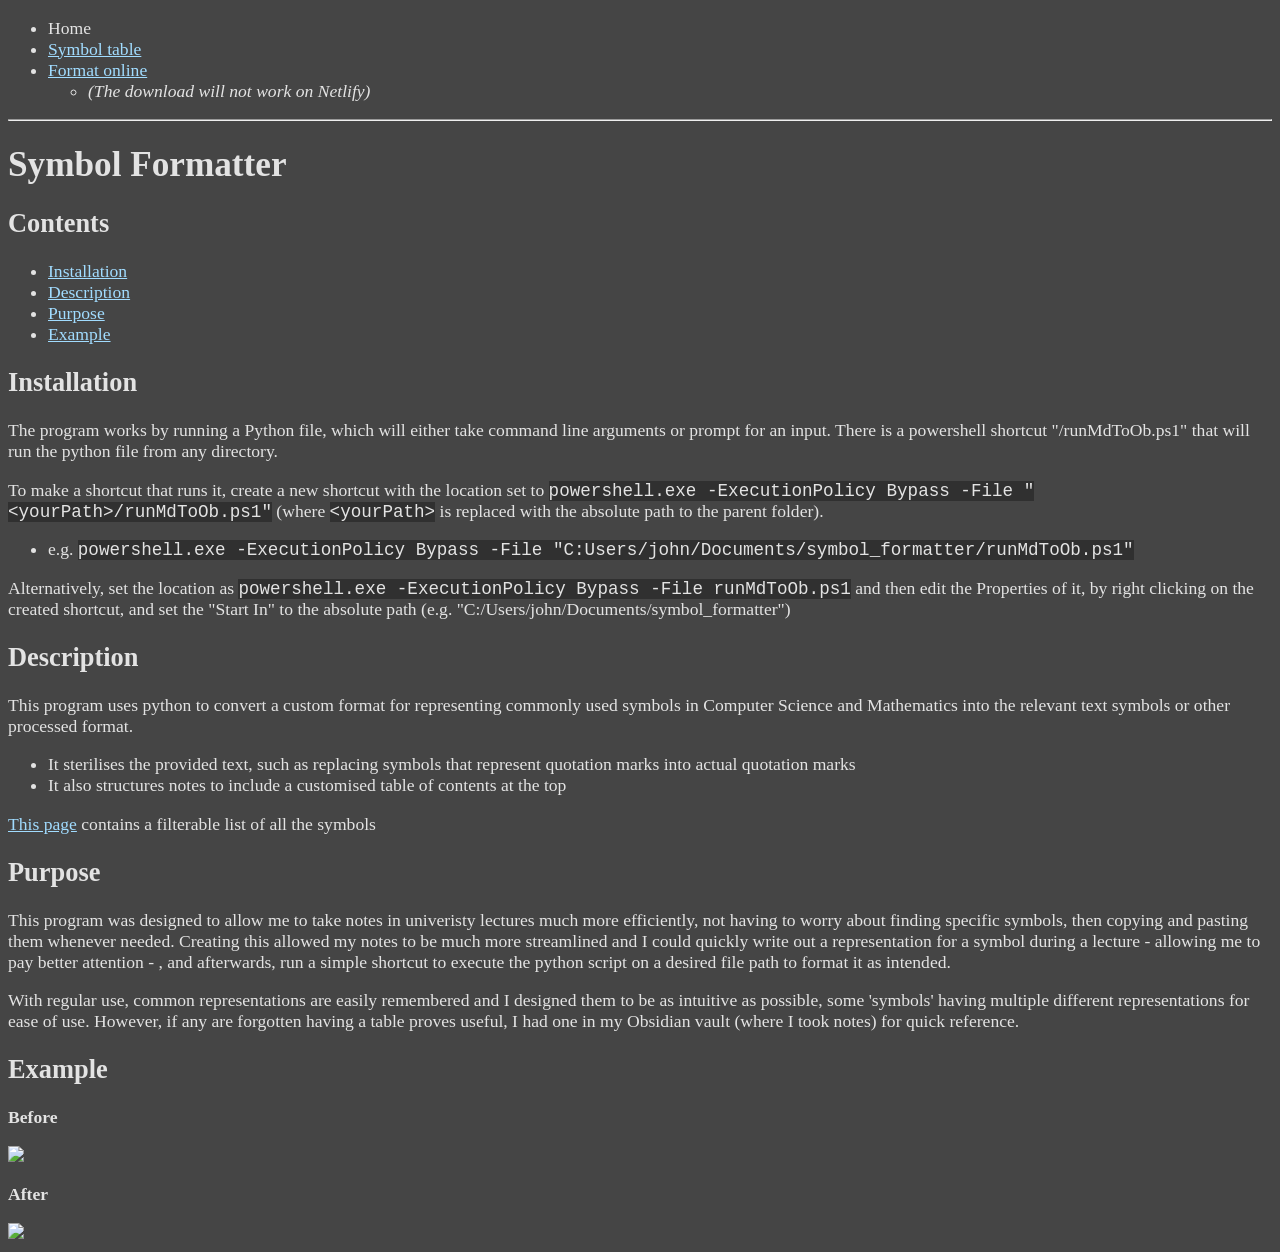
==== index.html @ b8198115 "Fixed image style on larger screens" ====
<!DOCTYPE html>
<html lang="en">
  <head>
    <meta charset="UTF-8">
    <meta name="author" content="John McNally">
    <meta name="viewport" content="width=device-width, initial-scale=1.0">
    <title>Home page</title>
    <link rel="stylesheet" href="website/style.css">
  </head>

  <body class="dark-theme-main">
    <nav>
      <ul>
        <li>Home</li>
        <li><a href="website/symbol-table.html">Symbol table</a></li>
        <li><a href="website/online-formatter.html">Format online</a></li>
        <ul><li><i>(The download will not work on Netlify)</i></li></ul>
      </ul>
    </nav>
    <hr>

    <main>
      <h1>Symbol Formatter</h1>
      <h2>Contents</h2>
      <ul>
        <li><a href="#installation">Installation</a></li>
        <li><a href="#description">Description</a></li>
        <li><a href="#purpose">Purpose</a></li>
        <li><a href="#example">Example</a></li>
      </ul>

      <h2 id="installation">Installation</h2>
      <p>The program works by running a Python file, which will either take command line arguments or prompt for an input.
        There is a powershell shortcut "/runMdToOb.ps1" that will run the python file from any directory.
      </p>
      <p>To make a shortcut that runs it, create a new shortcut with the location set to 
          <code>powershell.exe -ExecutionPolicy Bypass -File "&lt;yourPath&gt;/runMdToOb.ps1"</code>
          (where <code>&lt;yourPath&gt;</code> is replaced with the absolute path to the parent folder).
      </p>
      <ul>
        <li>e.g. <code>powershell.exe -ExecutionPolicy Bypass -File "C:Users/john/Documents/symbol_formatter/runMdToOb.ps1"</code></li>
      </ul>
      <p>Alternatively, set the location as <code>powershell.exe -ExecutionPolicy Bypass -File runMdToOb.ps1</code> 
        and then edit the Properties of it, by right clicking on the created shortcut, and set the "Start In" to the absolute path (e.g. "C:/Users/john/Documents/symbol_formatter")</p>

      <h2 id="description">Description</h2>
      <p>This program uses python to convert a custom format for representing commonly used symbols in Computer Science and Mathematics into the relevant text symbols or other processed format.
        <ul>
          <li>It sterilises the provided text, such as replacing symbols that represent quotation marks into actual quotation marks</li>
          <li>It also structures notes to include a customised table of contents at the top</li>
        </ul>
      </p>
      <p><a href="website/symbol-table.html">This page</a> contains a filterable list of all the symbols</p>

      <h2 id="purpose">Purpose</h2>
      <p>This program was designed to allow me to take notes in univeristy lectures much more efficiently, not having to worry about finding specific symbols, then copying and pasting them whenever needed. 
        Creating this allowed my notes to be much more streamlined and I could quickly write out a representation for a symbol during a lecture - allowing me to pay better attention -
          , and afterwards, run a simple shortcut to execute the python script on a desired file path to format it as intended.
      <p>With regular use, common representations are easily remembered and I designed them to be as intuitive as possible, some 'symbols' having multiple different representations for ease of use. 
        However, if any are forgotten having a table proves useful, I had one in my Obsidian vault (where I took notes) for quick reference.
      </p>

      <h2 id="example">Example</h2>
      <p><strong>Before</strong></p>
      <img src="website/images/example_before.png" class="simple-img">
      <p><strong>After</strong></p>
      <img src="website/images/example_after.png" class="simple-img">
    </main>
  </body>
</html>
---- website/style.css ----
/* Made by John McNally */

:root {
    /* Dark theme */
    --main-bg-colour-dark: #454545;
    --main-txt-colour-dark: #e3e3e3;
    --table-body-bg-colour-dark: #757575;
    --table-head-bg-colour-dark: #5c5b5b;
    --button-bg-colour-dark: #000000;
    /* Light theme */
    --main-bg-colour-light: #e3e3e3;
    --main-txt-colour-light: #000000;
    --table-body-bg-colour-light: #d6d6d6;
    --table-head-bg-colour-light: #b5b5b5;
    --button-bg-colour-light: #fff;
}

/* Colour theme styles */
.dark-theme-main {
    background-color: var(--main-bg-colour-dark);
    color: var(--main-txt-colour-dark);
}
.dark-theme-table-body {
    background-color: var(--table-body-bg-colour-dark);
}
.dark-theme-table-heading {
    background-color: var(--table-head-bg-colour-dark);
}
.dark-theme-button {
    background-color: var(--button-bg-colour-dark);
    color: var(--main-txt-colour-dark);
}

.light-theme-main {
    background-color: var(--main-bg-colour-light);
    color: var(--main-txt-colour-light);
}
.light-theme-table-body {
    background-color: var(--table-body-bg-colour-light);
}
.light-theme-table-heading {
    background-color: var(--table-head-bg-colour-light);
}
.light-theme-button {
    background-color: var(--button-bg-colour-light);
    color: var(--main-txt-colour-light);
}

body {
    font-size: 1.1rem;
}

a:link { color: #a1dcff; }
a:visited { color: #b38aff; }

#theme-button {
    position: fixed;
    top: 5px;
    right: 5px;
    border: 2px #949494 solid;
    border-radius: 5px;
    font-size: 1.3rem;
}
#theme-button:hover {
    cursor: pointer;
}

/* Themes for the symbol table */
.symbol {
    cursor: pointer;
}
.symbol:hover {
    background-color: #949494;
}

table {
    margin-top: 20px;
    margin-bottom: 20px;
    width: 100%;
    border-collapse: collapse;
}
th, td {
    border: 1px solid #ddd;
    padding: 8px;
    text-align: left;
}
th {
    background-color: var(--table-bg-colour-dark);
}

.hidden {
    display: none;
}

#sum-format sub {
    font-size: 0.8rem;
    margin-left: 2px;
}
#sum-format sup {
    font-size: 0.8rem;
    margin-left: -5px;
}

code { background-color: #303030; }

.simple-img {
    max-width: 700px;
    width: 70%;
}
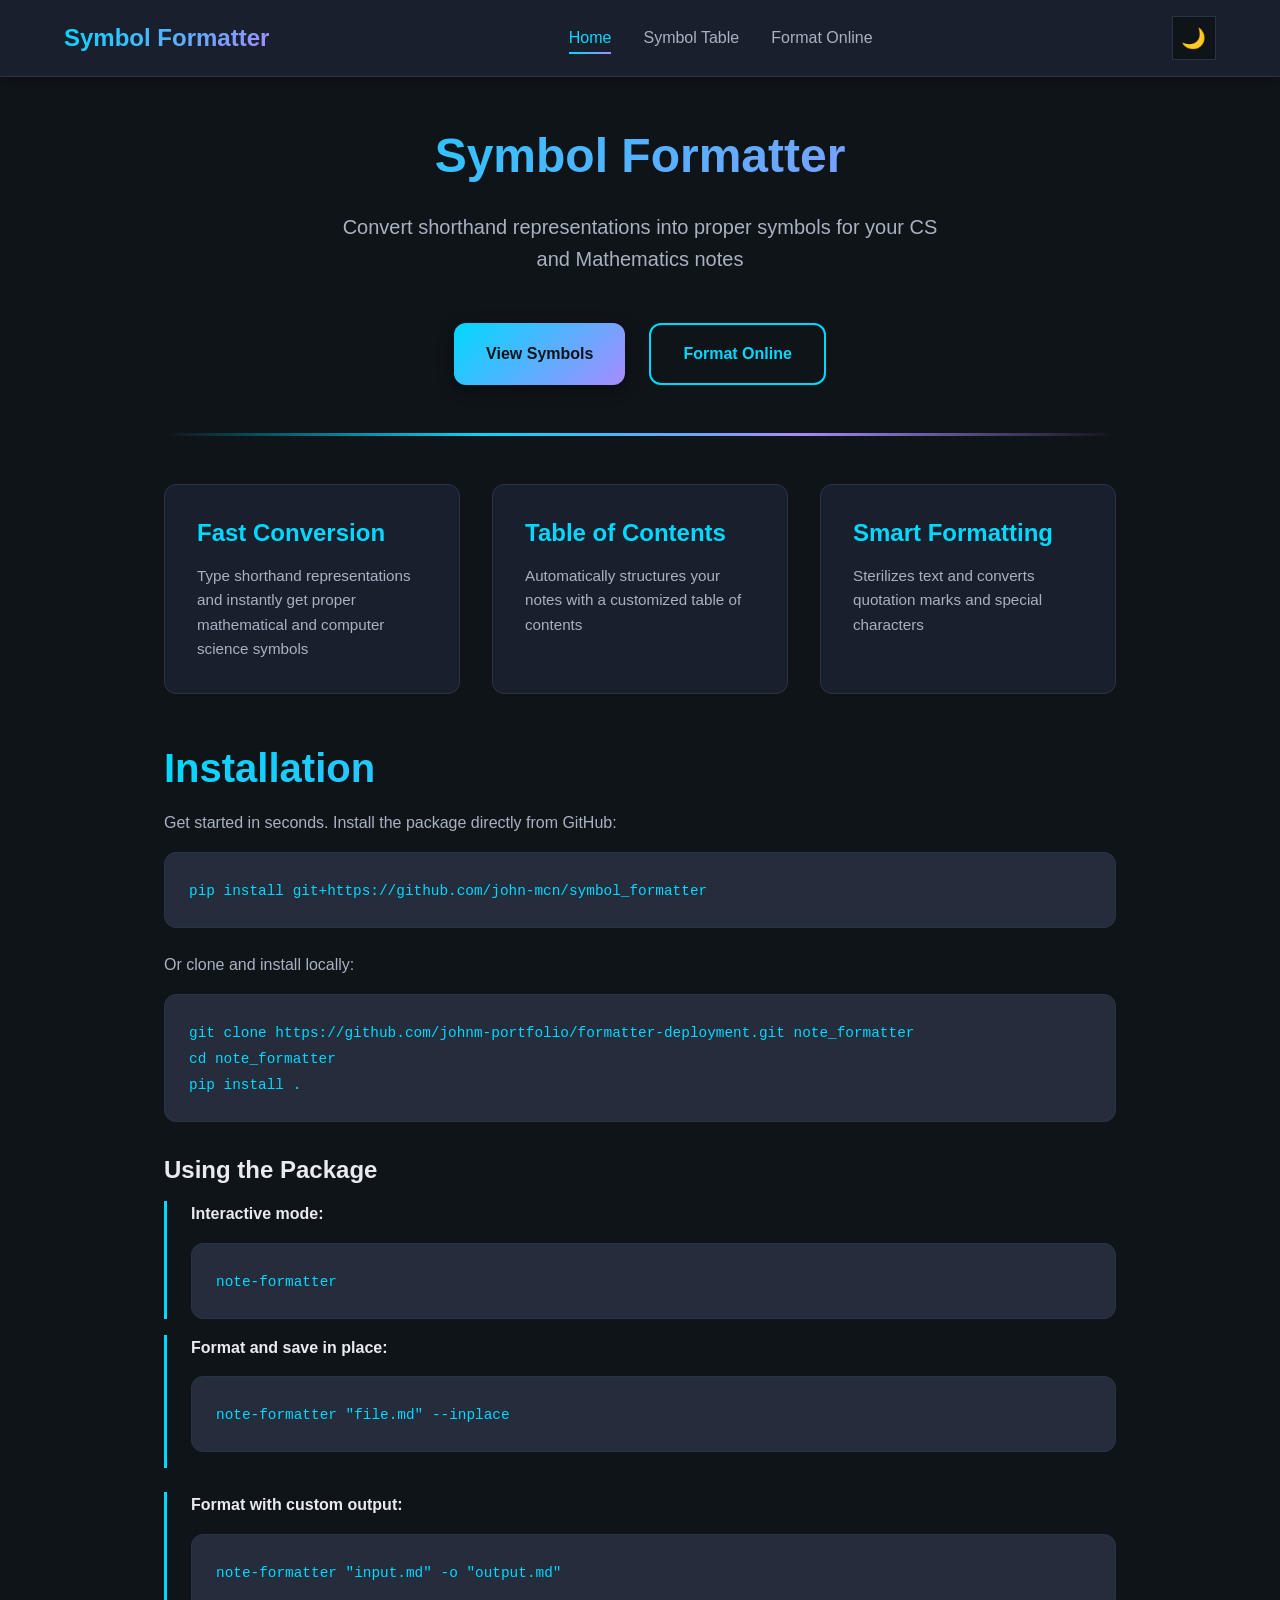
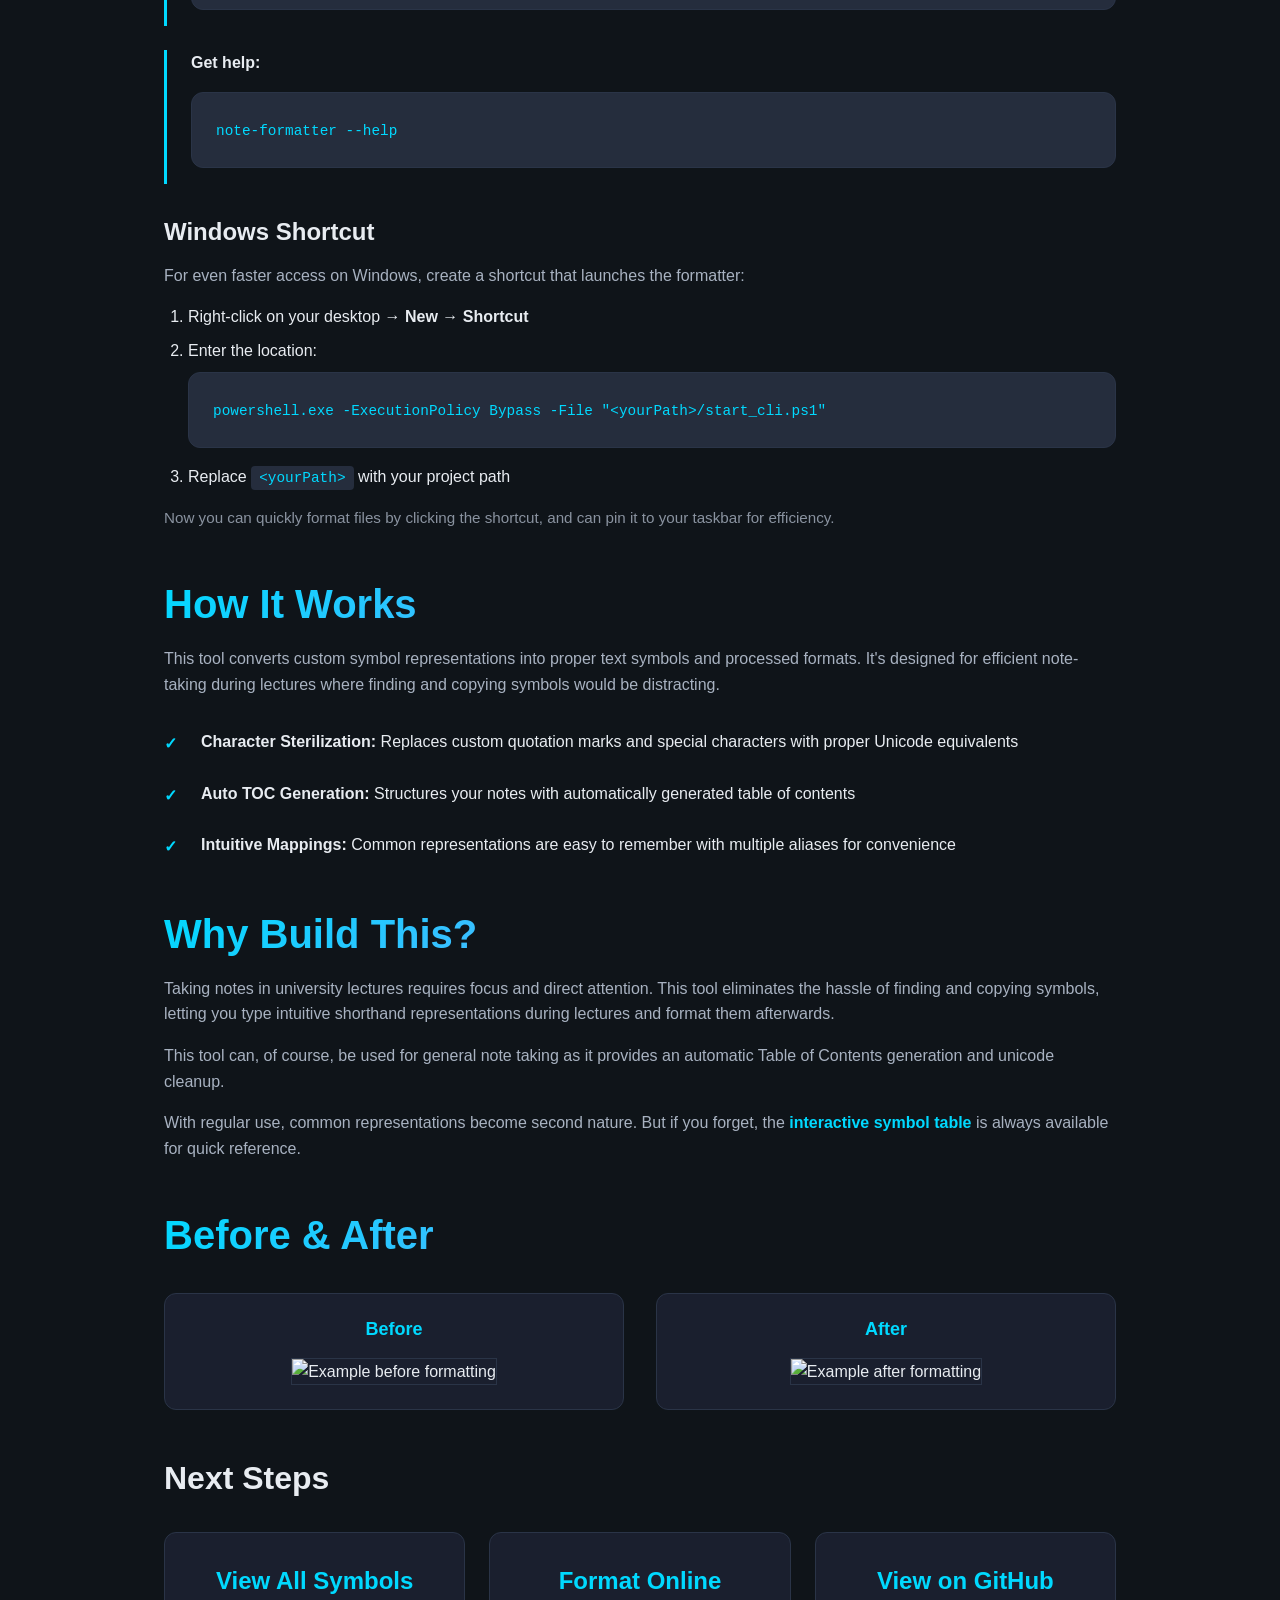
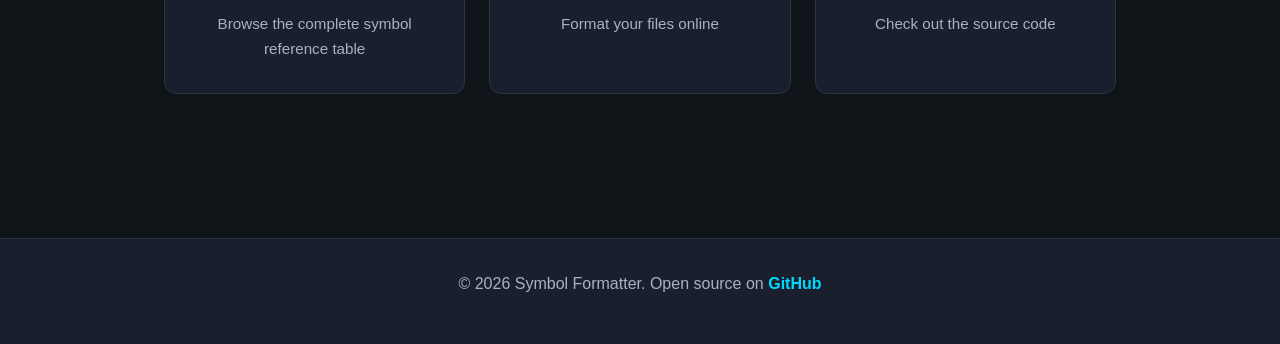
==== commit 4d3c046e: "Complete website restructure and restyle" ====
--- a/index.html
+++ b/index.html
@@ -1,70 +1,202 @@
 <!DOCTYPE html>
 <html lang="en">
-  <head>
+<head>
     <meta charset="UTF-8">
     <meta name="author" content="John McNally">
     <meta name="viewport" content="width=device-width, initial-scale=1.0">
-    <title>Home page</title>
+    <title>Symbol Formatter</title>
     <link rel="stylesheet" href="website/style.css">
-  </head>
-
-  <body class="dark-theme-main">
-    <nav>
-      <ul>
-        <li>Home</li>
-        <li><a href="website/symbol-table.html">Symbol table</a></li>
-        <li><a href="website/online-formatter.html">Format online</a></li>
-        <ul><li><i>(The download will not work on Netlify)</i></li></ul>
-      </ul>
+</head>
+<body>
+    <nav class="navbar">
+        <div class="nav-container">
+            <div class="nav-brand">Symbol Formatter</div>
+            <ul class="nav-menu">
+                <li><a href="#" class="nav-link active">Home</a></li>
+                <li><a href="website/symbol-table.html" class="nav-link">Symbol Table</a></li>
+                <li><a href="website/online-formatter.html" class="nav-link">Format Online</a></li>
+            </ul>
+            <button id="theme-button" class="theme-toggle" aria-label="Toggle theme">
+                <span class="theme-icon">🌙</span>
+            </button>
+        </div>
     </nav>
-    <hr>
-
-    <main>
-      <h1>Symbol Formatter</h1>
-      <h2>Contents</h2>
-      <ul>
-        <li><a href="#installation">Installation</a></li>
-        <li><a href="#description">Description</a></li>
-        <li><a href="#purpose">Purpose</a></li>
-        <li><a href="#example">Example</a></li>
-      </ul>
-
-      <h2 id="installation">Installation</h2>
-      <p>The program works by running a Python file, which will either take command line arguments or prompt for an input.
-        There is a powershell shortcut "/runMdToOb.ps1" that will run the python file from any directory.
-      </p>
-      <p>To make a shortcut that runs it, create a new shortcut with the location set to 
-          <code>powershell.exe -ExecutionPolicy Bypass -File "&lt;yourPath&gt;/runMdToOb.ps1"</code>
-          (where <code>&lt;yourPath&gt;</code> is replaced with the absolute path to the parent folder).
-      </p>
-      <ul>
-        <li>e.g. <code>powershell.exe -ExecutionPolicy Bypass -File "C:Users/john/Documents/symbol_formatter/runMdToOb.ps1"</code></li>
-      </ul>
-      <p>Alternatively, set the location as <code>powershell.exe -ExecutionPolicy Bypass -File runMdToOb.ps1</code> 
-        and then edit the Properties of it, by right clicking on the created shortcut, and set the "Start In" to the absolute path (e.g. "C:/Users/john/Documents/symbol_formatter")</p>
-
-      <h2 id="description">Description</h2>
-      <p>This program uses python to convert a custom format for representing commonly used symbols in Computer Science and Mathematics into the relevant text symbols or other processed format.
-        <ul>
-          <li>It sterilises the provided text, such as replacing symbols that represent quotation marks into actual quotation marks</li>
-          <li>It also structures notes to include a customised table of contents at the top</li>
-        </ul>
-      </p>
-      <p><a href="website/symbol-table.html">This page</a> contains a filterable list of all the symbols</p>
-
-      <h2 id="purpose">Purpose</h2>
-      <p>This program was designed to allow me to take notes in univeristy lectures much more efficiently, not having to worry about finding specific symbols, then copying and pasting them whenever needed. 
-        Creating this allowed my notes to be much more streamlined and I could quickly write out a representation for a symbol during a lecture - allowing me to pay better attention -
-          , and afterwards, run a simple shortcut to execute the python script on a desired file path to format it as intended.
-      <p>With regular use, common representations are easily remembered and I designed them to be as intuitive as possible, some 'symbols' having multiple different representations for ease of use. 
-        However, if any are forgotten having a table proves useful, I had one in my Obsidian vault (where I took notes) for quick reference.
-      </p>
-
-      <h2 id="example">Example</h2>
-      <p><strong>Before</strong></p>
-      <img src="website/images/example_before.png" class="simple-img">
-      <p><strong>After</strong></p>
-      <img src="website/images/example_after.png" class="simple-img">
+
+    <main class="container">
+        <!-- Hero Section -->
+        <section class="hero">
+            <div class="hero-content">
+                <h1 class="hero-title">Symbol Formatter</h1>
+                <p class="hero-subtitle">Convert shorthand representations into proper symbols for your CS and Mathematics notes</p>
+                <div class="hero-buttons">
+                    <a href="website/symbol-table.html" class="btn btn-primary">View Symbols</a>
+                    <a href="website/online-formatter.html" class="btn btn-secondary">Format Online</a>
+                </div>
+            </div>
+            <div class="accent-line"></div>
+        </section>
+
+        <!-- Features Section -->
+        <section class="features">
+            <div class="features-grid">
+                <div class="feature-card">
+                    <h3>Fast Conversion</h3>
+                    <p>Type shorthand representations and instantly get proper mathematical and computer science symbols</p>
+                </div>
+                <div class="feature-card">
+                    <h3>Table of Contents</h3>
+                    <p>Automatically structures your notes with a customized table of contents</p>
+                </div>
+                <div class="feature-card">
+                    <h3>Smart Formatting</h3>
+                    <p>Sterilizes text and converts quotation marks and special characters</p>
+                </div>
+            </div>
+        </section>
+
+        <!-- Installation Section -->
+        <section class="section" id="installation">
+            <h2 class="section-title">Installation</h2>
+            <p>Get started in seconds. Install the package directly from GitHub:</p>
+            
+            <div class="code-block">
+                <code>pip install git+https://github.com/john-mcn/symbol_formatter</code>
+            </div>
+
+            <p style="margin-top: 1.5rem;">Or clone and install locally:</p>
+            <div class="code-block">
+                <code>git clone https://github.com/johnm-portfolio/formatter-deployment.git note_formatter
+                  <br>cd note_formatter
+                  <br>pip install .
+                </code>
+            </div>
+
+            <div style="margin-top: 2rem">
+                <h3>Using the Package</h3>
+                <div class="command-item">
+                  <strong>Interactive mode:</strong>
+                  <div class="code-block">
+                      <code>note-formatter</code>
+                  </div>
+                </div>
+
+                <div class="quick-commands">
+                  <div class="command-item">
+                    <strong>Format and save in place:</strong>
+                    <div class="code-block">
+                        <code>note-formatter "file.md" --inplace</code>
+                    </div>
+                  </div>
+                  
+                  <div class="command-item">
+                    <strong>Format with custom output:</strong>
+                    <div class="code-block">
+                        <code>note-formatter "input.md" -o "output.md"</code>
+                    </div>
+                  </div>
+
+                  <div class="command-item">
+                    <strong>Get help:</strong>
+                    <div class="code-block">
+                        <code>note-formatter --help</code>
+                    </div>
+                  </div>
+                </div>
+            </div>
+
+            <div style="margin-top: 2rem">
+                <h3>Windows Shortcut</h3>
+                <p>For even faster access on Windows, create a shortcut that launches the formatter:</p>
+                
+                <ol style="margin: 1rem 0; padding-left: 1.5rem;">
+                    <li style="margin: 0.5rem 0;">Right-click on your desktop → <strong>New</strong> → <strong>Shortcut</strong></li>
+                    <li style="margin: 0.5rem 0;">Enter the location:
+                        <div class="code-block" style="margin-top: 0.5rem;">
+                            <code>powershell.exe -ExecutionPolicy Bypass -File "&lt;yourPath&gt;/start_cli.ps1"</code>
+                        </div>
+                    </li>
+                    <li style="margin: 0.5rem 0;">Replace <code>&lt;yourPath&gt;</code> with your project path</li>
+                </ol>
+
+                <p style="margin-top: 1rem; font-size: 0.95rem; opacity: 0.8;">Now you can quickly format files by clicking the shortcut, and can pin it to your taskbar for efficiency.</p>
+            </div>
+        </section>
+
+        <!-- Description Section -->
+        <section class="section">
+            <h2 class="section-title">How It Works</h2>
+            <p>This tool converts custom symbol representations into proper text symbols and processed formats. It's designed for efficient note-taking during lectures where finding and copying symbols would be distracting.</p>
+            
+            <div class="features-list">
+                <div class="list-item">
+                    <span class="list-icon">✓</span>
+                    <div>
+                        <strong>Character Sterilization:</strong> Replaces custom quotation marks and special characters with proper Unicode equivalents
+                    </div>
+                </div>
+                <div class="list-item">
+                    <span class="list-icon">✓</span>
+                    <div>
+                        <strong>Auto TOC Generation:</strong> Structures your notes with automatically generated table of contents
+                    </div>
+                </div>
+                <div class="list-item">
+                    <span class="list-icon">✓</span>
+                    <div>
+                        <strong>Intuitive Mappings:</strong> Common representations are easy to remember with multiple aliases for convenience
+                    </div>
+                </div>
+            </div>
+        </section>
+
+        <!-- Purpose Section -->
+        <section class="section">
+            <h2 class="section-title">Why Build This?</h2>
+            <p>Taking notes in university lectures requires focus and direct attention. This tool eliminates the hassle of finding and copying symbols, letting you type intuitive shorthand representations during lectures and format them afterwards.</p>
+            <p>This tool can, of course, be used for general note taking as it provides an automatic Table of Contents generation and unicode cleanup.</p>
+            <p style="margin-top: 1rem;">With regular use, common representations become second nature. But if you forget, the <a href="website/symbol-table.html" class="inline-link">interactive symbol table</a> is always available for quick reference.</p>
+        </section>
+
+        <!-- Example Section -->
+        <section class="section">
+            <h2 class="section-title">Before & After</h2>
+            <div class="example-grid">
+                <div class="example-item">
+                    <h4>Before</h4>
+                    <img src="website/images/example_before.png" alt="Example before formatting" class="example-image">
+                </div>
+                <div class="example-item">
+                    <h4>After</h4>
+                    <img src="website/images/example_after.png" alt="Example after formatting" class="example-image">
+                </div>
+            </div>
+        </section>
+
+        <section>
+          <div class="next-steps">
+            <h2>Next Steps</h2>
+            <div class="steps-grid">
+              <a href="symbol-table.html" class="step-card">
+                <h3>View All Symbols</h3>
+                <p>Browse the complete symbol reference table</p>
+              </a>
+              <a href="website/online-formatter.html" class="step-card">
+                <h3>Format Online</h3>
+                <p>Format your files online</p>
+              </a>
+              <a href="https://github.com/john-mcn/symbol_formatter" class="step-card" target="_blank">
+                <h3>View on GitHub</h3>
+                <p>Check out the source code</p>
+              </a>
+            </div>
+          </div>
+        </section>
     </main>
-  </body>
-</html>
+
+    <footer class="footer">
+        <p>&copy; 2026 Symbol Formatter. Open source on <a href="https://github.com/john-mcn/symbol_formatter">GitHub</a></p>
+    </footer>
+
+    <script src="website/script.js"></script>
+</body>
+</html>
--- a/website/style.css
+++ b/website/style.css
@@ -1,109 +1,865 @@
-/* Made by John McNally */
-
+/* Modern Dark Theme - Symbol Formatter */
+/* Color System */
 :root {
-    /* Dark theme */
-    --main-bg-colour-dark: #454545;
-    --main-txt-colour-dark: #e3e3e3;
-    --table-body-bg-colour-dark: #757575;
-    --table-head-bg-colour-dark: #5c5b5b;
-    --button-bg-colour-dark: #000000;
-    /* Light theme */
-    --main-bg-colour-light: #e3e3e3;
-    --main-txt-colour-light: #000000;
-    --table-body-bg-colour-light: #d6d6d6;
-    --table-head-bg-colour-light: #b5b5b5;
-    --button-bg-colour-light: #fff;
-}
-
-/* Colour theme styles */
-.dark-theme-main {
-    background-color: var(--main-bg-colour-dark);
-    color: var(--main-txt-colour-dark);
-}
-.dark-theme-table-body {
-    background-color: var(--table-body-bg-colour-dark);
-}
-.dark-theme-table-heading {
-    background-color: var(--table-head-bg-colour-dark);
-}
-.dark-theme-button {
-    background-color: var(--button-bg-colour-dark);
-    color: var(--main-txt-colour-dark);
-}
-
-.light-theme-main {
-    background-color: var(--main-bg-colour-light);
-    color: var(--main-txt-colour-light);
-}
-.light-theme-table-body {
-    background-color: var(--table-body-bg-colour-light);
-}
-.light-theme-table-heading {
-    background-color: var(--table-head-bg-colour-light);
-}
-.light-theme-button {
-    background-color: var(--button-bg-colour-light);
-    color: var(--main-txt-colour-light);
+    /* Primary Colors */
+    --bg-primary: #0f1419;
+    --bg-secondary: #1a1f2e;
+    --bg-tertiary: #252d3d;
+    
+    /* Text Colors */
+    --text-primary: #e8ecf1;
+    --text-secondary: #a8b2c1;
+    --text-tertiary: #7a8494;
+    
+    /* Accent Colors */
+    --accent-primary: #00d9ff;    /* Cyan */
+    --accent-secondary: #a78bff;  /* Purple */
+    --accent-tertiary: #ff6b6b;   /* Red for errors/warnings */
+    
+    /* Component Colors */
+    --border-color: #2a3447;
+    --hover-overlay: rgba(0, 217, 255, 0.1);
+    --shadow-sm: 0 2px 8px rgba(0, 0, 0, 0.3);
+    --shadow-md: 0 4px 16px rgba(0, 0, 0, 0.4);
+    --shadow-lg: 0 8px 32px rgba(0, 0, 0, 0.5);
+    
+    /* Typography */
+    --font-family: -apple-system, BlinkMacSystemFont, 'Segoe UI', 'Roboto', 'Helvetica Neue', sans-serif;
+    --font-mono: 'Courier New', monospace;
+    
+    /* Spacing */
+    --spacing-xs: 0.25rem;
+    --spacing-sm: 0.5rem;
+    --spacing-md: 1rem;
+    --spacing-lg: 1.5rem;
+    --spacing-xl: 2rem;
+    --spacing-2xl: 3rem;
+    
+    /* Border Radius */
+    --radius-sm: 4px;
+    --radius-md: px;
+    --radius-lg: 12px;
+    
+    /* Transitions */
+    --transition-fast: 150ms ease-in-out;
+    --transition-base: 300ms ease-in-out;
+    --transition-slow: 500ms ease-in-out;
+}
+
+/* Light Theme Variables */
+body.light-theme {
+    --bg-primary: #f8f9fa;
+    --bg-secondary: #ffffff;
+    --bg-tertiary: #f0f2f5;
+    --text-primary: #1a1f2e;
+    --text-secondary: #4a5568;
+    --text-tertiary: #718096;
+    --border-color: #e2e8f0;
+    --hover-overlay: rgba(0, 217, 255, 0.08);
+}
+
+/* Reset and Base Styles */
+* {
+    margin: 0;
+    padding: 0;
+    box-sizing: border-box;
+}
+
+html {
+    scroll-behavior: smooth;
 }
 
 body {
+    background-color: var(--bg-primary);
+    color: var(--text-primary);
+    font-family: var(--font-family);
+    font-size: 16px;
+    line-height: 1.6;
+    transition: background-color var(--transition-base), color var(--transition-base);
+}
+
+/* Typography */
+h1, h2, h3, h4, h5, h6 {
+    font-weight: 600;
+    line-height: 1.3;
+    margin-bottom: var(--spacing-md);
+}
+
+h1 {
+    font-size: 2.5rem;
+    font-weight: 700;
+}
+
+h2 {
+    font-size: 2rem;
+    margin-top: var(--spacing-2xl);
+}
+
+h3 {
+    font-size: 1.5rem;
+    color: var(--text-primary);
+}
+
+h4 {
+    font-size: 1.125rem;
+}
+
+p {
+    margin-bottom: var(--spacing-md);
+    color: var(--text-secondary);
+}
+
+a {
+    color: var(--accent-primary);
+    text-decoration: none;
+    transition: color var(--transition-fast);
+}
+
+a:hover {
+    color: var(--accent-secondary);
+}
+
+/* Code Blocks */
+code {
+    background-color: var(--bg-tertiary);
+    color: var(--accent-primary);
+    padding: var(--spacing-xs) var(--spacing-sm);
+    border-radius: var(--radius-sm);
+    font-family: var(--font-mono);
+    font-size: 0.9em;
+}
+
+.code-block {
+    background-color: var(--bg-tertiary);
+    border: 1px solid var(--border-color);
+    border-radius: var(--radius-lg);
+    padding: var(--spacing-lg);
+    margin: var(--spacing-md) 0;
+    overflow-x: auto;
+}
+
+.code-block code {
+    background-color: transparent;
+    color: var(--accent-primary);
+    padding: 0;
+}
+
+/* Navigation */
+.navbar {
+    background-color: var(--bg-secondary);
+    border-bottom: 1px solid var(--border-color);
+    position: sticky;
+    top: 0;
+    z-index: 100;
+    box-shadow: var(--shadow-sm);
+}
+
+.nav-container {
+    max-width: 1200px;
+    margin: 0 auto;
+    padding: var(--spacing-md) var(--spacing-lg);
+    display: flex;
+    justify-content: space-between;
+    align-items: center;
+}
+
+.nav-brand {
+    font-size: 1.5rem;
+    font-weight: 700;
+    background: linear-gradient(135deg, var(--accent-primary), var(--accent-secondary));
+    -webkit-background-clip: text;
+    -webkit-text-fill-color: transparent;
+    background-clip: text;
+}
+
+.nav-brand a {
+    color: inherit;
+    -webkit-text-fill-color: inherit;
+}
+
+.nav-menu {
+    display: flex;
+    list-style: none;
+    gap: var(--spacing-xl);
+    margin: 0;
+}
+
+.nav-link {
+    color: var(--text-secondary);
+    transition: color var(--transition-fast);
+    font-weight: 500;
+    position: relative;
+}
+
+.nav-link:hover,
+.nav-link.active {
+    color: var(--accent-primary);
+}
+
+.nav-link.active::after {
+    content: '';
+    position: absolute;
+    bottom: -8px;
+    left: 0;
+    right: 0;
+    height: 2px;
+    background: linear-gradient(90deg, var(--accent-primary), var(--accent-secondary));
+}
+
+/* Container */
+.container {
+    max-width: 1000px;
+    margin: 0 auto;
+    padding: var(--spacing-2xl) var(--spacing-lg);
+}
+
+/* Sections */
+.section {
+    margin-bottom: var(--spacing-2xl);
+}
+
+.section-header {
+    margin-bottom: var(--spacing-2xl);
+}
+
+.section-title {
+    background: linear-gradient(135deg, var(--accent-primary), var(--accent-secondary));
+    -webkit-background-clip: text;
+    -webkit-text-fill-color: transparent;
+    background-clip: text;
+    font-size: 2.5rem;
+    font-weight: 700;
+    margin-bottom: var(--spacing-md);
+}
+
+.section-subtitle {
     font-size: 1.1rem;
-}
-
-a:link { color: #a1dcff; }
-a:visited { color: #b38aff; }
-
-#theme-button {
-    position: fixed;
-    top: 5px;
-    right: 5px;
-    border: 2px #949494 solid;
-    border-radius: 5px;
-    font-size: 1.3rem;
-}
-#theme-button:hover {
+    color: var(--text-secondary);
+    margin-bottom: 0;
+}
+
+/* Hero Section */
+.hero {
+    text-align: center;
+    margin-bottom: var(--spacing-2xl);
+    position: relative;
+}
+
+.hero-content {
+    margin-bottom: var(--spacing-2xl);
+}
+
+.hero-title {
+    font-size: 3rem;
+    font-weight: 700;
+    margin-bottom: var(--spacing-lg);
+    background: linear-gradient(135deg, var(--accent-primary), var(--accent-secondary));
+    -webkit-background-clip: text;
+    -webkit-text-fill-color: transparent;
+    background-clip: text;
+}
+
+.hero-subtitle {
+    font-size: 1.25rem;
+    color: var(--text-secondary);
+    margin-bottom: var(--spacing-2xl);
+    max-width: 600px;
+    margin-left: auto;
+    margin-right: auto;
+}
+
+.hero-buttons {
+    display: flex;
+    gap: var(--spacing-lg);
+    justify-content: center;
+    flex-wrap: wrap;
+}
+
+.accent-line {
+    height: 3px;
+    background: linear-gradient(90deg, transparent, var(--accent-primary), var(--accent-secondary), transparent);
+    margin-top: var(--spacing-2xl);
+}
+
+/* Buttons */
+.btn {
+    display: inline-flex;
+    align-items: center;
+    justify-content: center;
+    padding: var(--spacing-md) var(--spacing-xl);
+    border-radius: var(--radius-lg);
+    font-size: 1rem;
+    font-weight: 600;
+    transition: all var(--transition-fast);
     cursor: pointer;
-}
-
-/* Themes for the symbol table */
+    border: none;
+    text-decoration: none;
+    white-space: nowrap;
+}
+
+.btn-primary {
+    background: linear-gradient(135deg, var(--accent-primary), var(--accent-secondary));
+    color: var(--bg-primary);
+    box-shadow: var(--shadow-md);
+}
+
+.btn-primary:hover {
+    transform: translateY(-2px);
+    box-shadow: var(--shadow-lg);
+}
+
+.btn-secondary {
+    background-color: transparent;
+    color: var(--accent-primary);
+    border: 2px solid var(--accent-primary);
+}
+
+.btn-secondary:hover {
+    background-color: var(--hover-overlay);
+    border-color: var(--accent-secondary);
+    color: var(--accent-secondary);
+}
+
+/* Features Grid */
+.features {
+    margin: var(--spacing-2xl) 0;
+}
+
+.features-grid {
+    display: grid;
+    grid-template-columns: repeat(auto-fit, minmax(280px, 1fr));
+    gap: var(--spacing-xl);
+    margin-bottom: var(--spacing-2xl);
+}
+
+.feature-card {
+    background-color: var(--bg-secondary);
+    border: 1px solid var(--border-color);
+    border-radius: var(--radius-lg);
+    padding: var(--spacing-xl);
+    transition: all var(--transition-base);
+}
+
+.feature-card:hover {
+    border-color: var(--accent-primary);
+    box-shadow: var(--shadow-md);
+    transform: translateY(-4px);
+}
+
+.feature-card h3 {
+    margin-bottom: var(--spacing-md);
+    color: var(--accent-primary);
+}
+
+.feature-card p {
+    margin-bottom: 0;
+    font-size: 0.95rem;
+}
+
+/* Features List */
+.features-list {
+    display: flex;
+    flex-direction: column;
+    gap: var(--spacing-lg);
+    margin: var(--spacing-xl) 0;
+}
+
+.list-item {
+    display: flex;
+    gap: var(--spacing-lg);
+    align-items: flex-start;
+}
+
+.list-icon {
+    color: var(--accent-primary);
+    font-weight: bold;
+    flex-shrink: 0;
+    margin-top: 2px;
+}
+
+.list-item div {
+    flex: 1;
+}
+
+.list-item strong {
+    color: var(--text-primary);
+}
+
+/* Inline Link */
+.inline-link {
+    color: var(--accent-primary);
+    font-weight: 600;
+}
+
+.inline-link:hover {
+    color: var(--accent-secondary);
+}
+
+/* Example Section */
+.example-grid {
+    display: grid;
+    grid-template-columns: repeat(auto-fit, minmax(300px, 1fr));
+    gap: var(--spacing-xl);
+    margin-top: var(--spacing-xl);
+}
+
+.example-item {
+    background-color: var(--bg-secondary);
+    border: 1px solid var(--border-color);
+    border-radius: var(--radius-lg);
+    padding: var(--spacing-lg);
+    text-align: center;
+}
+
+.example-item h4 {
+    color: var(--accent-primary);
+    margin-bottom: var(--spacing-md);
+}
+
+.example-image {
+    width: 100%;
+    height: auto;
+    border-radius: var(--radius-md);
+    border: 1px solid var(--border-color);
+}
+
+/* CTA Section */
+.cta-section {
+    background: linear-gradient(135deg, var(--bg-secondary), var(--bg-tertiary));
+    border: 1px solid var(--border-color);
+    border-radius: var(--radius-lg);
+    padding: var(--spacing-2xl);
+    text-align: center;
+    margin: var(--spacing-2xl) 0;
+}
+
+.cta-section h2 {
+    margin-top: 0;
+    background: linear-gradient(135deg, var(--accent-primary), var(--accent-secondary));
+    -webkit-background-clip: text;
+    -webkit-text-fill-color: transparent;
+    background-clip: text;
+}
+
+.cta-buttons {
+    display: flex;
+    gap: var(--spacing-lg);
+    justify-content: center;
+    flex-wrap: wrap;
+    margin-top: var(--spacing-xl);
+}
+
+/* Controls Bar */
+.controls-bar {
+    display: flex;
+    justify-content: space-between;
+    align-items: center;
+    gap: var(--spacing-lg);
+    margin: var(--spacing-xl) 0;
+    flex-wrap: wrap;
+    background-color: var(--bg-secondary);
+    padding: var(--spacing-lg);
+    border-radius: var(--radius-lg);
+    border: 1px solid var(--border-color);
+}
+
+.control-group {
+    display: flex;
+    align-items: center;
+    gap: var(--spacing-md);
+}
+
+.control-group label {
+    color: var(--text-secondary);
+    font-weight: 500;
+}
+
+.control-group select {
+    background-color: var(--bg-primary);
+    color: var(--text-primary);
+    border: 1px solid var(--border-color);
+    padding: var(--spacing-sm) var(--spacing-md);
+    border-radius: var(--radius-md);
+    font-size: 1rem;
+    cursor: pointer;
+    transition: border-color var(--transition-fast);
+}
+
+.control-group select:hover,
+.control-group select:focus {
+    border-color: var(--accent-primary);
+    outline: none;
+}
+
+/* Theme Toggle */
+.theme-toggle {
+    background-color: var(--bg-primary);
+    border: 1px solid var(--border-color);
+    color: var(--text-primary);
+    width: 44px;
+    height: 44px;
+    border-radius: var(--radius-md);
+    display: flex;
+    align-items: center;
+    justify-content: center;
+    cursor: pointer;
+    font-size: 1.25rem;
+    transition: all var(--transition-fast);
+}
+
+.theme-toggle:hover {
+    border-color: var(--accent-primary);
+    box-shadow: var(--shadow-md);
+}
+
+/* Tables */
+.table-wrapper {
+    overflow-x: auto;
+    border-radius: var(--radius-lg);
+    border: 1px solid var(--border-color);
+    margin: var(--spacing-xl) 0;
+}
+
+.data-table {
+    width: 100%;
+    border-collapse: collapse;
+    background-color: var(--bg-secondary);
+}
+
+.data-table thead {
+    background-color: var(--bg-tertiary);
+    border-bottom: 2px solid var(--border-color);
+}
+
+.data-table thead th {
+    padding: var(--spacing-lg);
+    text-align: left;
+    font-weight: 600;
+    color: var(--accent-primary);
+    font-size: 0.95rem;
+    text-transform: uppercase;
+    letter-spacing: 0.5px;
+}
+
+.data-table tbody td {
+    padding: var(--spacing-lg);
+    border-bottom: 1px solid var(--border-color);
+    color: var(--text-secondary);
+}
+
+.data-table tbody tr {
+    transition: background-color var(--transition-fast);
+}
+
+.data-table tbody tr:hover {
+    background-color: var(--bg-tertiary);
+}
+
 .symbol {
     cursor: pointer;
-}
+    color: var(--accent-primary);
+    font-weight: 600;
+    font-size: 1.25rem;
+    transition: all var(--transition-fast);
+}
+
 .symbol:hover {
-    background-color: #949494;
-}
-
-table {
-    margin-top: 20px;
-    margin-bottom: 20px;
-    width: 100%;
-    border-collapse: collapse;
-}
-th, td {
-    border: 1px solid #ddd;
-    padding: 8px;
-    text-align: left;
-}
-th {
-    background-color: var(--table-bg-colour-dark);
+    color: var(--accent-secondary);
+    transform: scale(1.1);
 }
 
 .hidden {
     display: none;
 }
 
-#sum-format sub {
-    font-size: 0.8rem;
-    margin-left: 2px;
-}
-#sum-format sup {
-    font-size: 0.8rem;
-    margin-left: -5px;
-}
-
-code { background-color: #303030; }
-
-.simple-img {
-    max-width: 700px;
-    width: 70%;
+/* Help Section */
+.help-section {
+    background-color: var(--bg-secondary);
+    border: 1px solid var(--border-color);
+    border-radius: var(--radius-lg);
+    padding: var(--spacing-xl);
+    margin: var(--spacing-2xl) 0;
+}
+
+.help-section h3 {
+    color: var(--accent-primary);
+    margin-top: 0;
+}
+
+.help-section p {
+    margin-bottom: var(--spacing-md);
+}
+
+.help-section p:last-child {
+    margin-bottom: 0;
+}
+
+/* Info Banner */
+.info-banner {
+    display: flex;
+    gap: var(--spacing-lg);
+    padding: var(--spacing-lg);
+    border-radius: var(--radius-lg);
+    margin: var(--spacing-xl) 0;
+    border-left: 4px solid;
+}
+
+.info-banner.warning {
+    background-color: rgba(255, 107, 107, 0.1);
+    border-left-color: var(--accent-tertiary);
+}
+
+.banner-icon {
+    font-size: 1.5rem;
+    flex-shrink: 0;
+}
+
+.info-banner strong {
+    color: var(--text-primary);
+}
+
+/* Formatter Card */
+.formatter-card {
+    background-color: var(--bg-secondary);
+    border: 1px solid var(--border-color);
+    border-radius: var(--radius-lg);
+    padding: var(--spacing-xl);
+    margin: var(--spacing-xl) 0;
+}
+
+.formatter-card h2 {
+    color: var(--accent-primary);
+    margin-top: 0;
+    margin-bottom: var(--spacing-lg);
+}
+
+.formatter-card h3 {
+    color: var(--text-primary);
+    font-size: 1.25rem;
+}
+
+.formatter-card p {
+    margin-bottom: var(--spacing-md);
+}
+
+/* Instructions */
+.instructions {
+    display: flex;
+    flex-direction: column;
+    gap: var(--spacing-xl);
+    margin: var(--spacing-xl) 0;
+}
+
+.instruction-step {
+    display: flex;
+    gap: var(--spacing-lg);
+    align-items: flex-start;
+}
+
+.step-number {
+    display: flex;
+    align-items: center;
+    justify-content: center;
+    width: 44px;
+    height: 44px;
+    border-radius: 50%;
+    background: linear-gradient(135deg, var(--accent-primary), var(--accent-secondary));
+    color: var(--bg-primary);
+    font-weight: 700;
+    font-size: 1.25rem;
+    flex-shrink: 0;
+}
+
+.step-content h3 {
+    margin-top: 0;
+    margin-bottom: var(--spacing-md);
+    color: var(--text-primary);
+}
+
+.step-content p {
+    margin-bottom: var(--spacing-md);
+}
+
+/* Quick Commands */
+.quick-commands {
+    display: flex;
+    flex-direction: column;
+    gap: var(--spacing-lg);
+}
+
+.command-item {
+    border-left: 3px solid var(--accent-primary);
+    padding-left: var(--spacing-lg);
+}
+
+.command-item strong {
+    color: var(--text-primary);
+}
+
+/* Next Steps */
+.next-steps {
+    margin: var(--spacing-2xl) 0;
+}
+
+.steps-grid {
+    display: grid;
+    grid-template-columns: repeat(auto-fit, minmax(240px, 1fr));
+    gap: var(--spacing-lg);
+    margin-top: var(--spacing-xl);
+}
+
+.step-card {
+    display: flex;
+    flex-direction: column;
+    align-items: center;
+    text-align: center;
+    padding: var(--spacing-xl);
+    background-color: var(--bg-secondary);
+    border: 1px solid var(--border-color);
+    border-radius: var(--radius-lg);
+    transition: all var(--transition-base);
+    text-decoration: none;
+    color: inherit;
+}
+
+.step-card:hover {
+    border-color: var(--accent-primary);
+    box-shadow: var(--shadow-md);
+    transform: translateY(-4px);
+}
+
+.step-icon {
+    font-size: 2.5rem;
+    margin-bottom: var(--spacing-md);
+}
+
+.step-card h3 {
+    margin-bottom: var(--spacing-md);
+    color: var(--accent-primary);
+}
+
+.step-card p {
+    margin-bottom: 0;
+    font-size: 0.95rem;
+}
+
+/* Footer */
+.footer {
+    background-color: var(--bg-secondary);
+    border-top: 1px solid var(--border-color);
+    padding: var(--spacing-xl) var(--spacing-lg);
+    text-align: center;
+    margin-top: var(--spacing-2xl);
+    color: var(--text-secondary);
+}
+
+.footer a {
+    color: var(--accent-primary);
+    font-weight: 600;
+}
+
+.footer a:hover {
+    color: var(--accent-secondary);
+}
+
+/* Responsive Design */
+@media (max-width: 768px) {
+    :root {
+        font-size: 14px;
+    }
+    
+    .hero-title {
+        font-size: 2rem;
+    }
+    
+    .section-title {
+        font-size: 1.75rem;
+    }
+    
+    .nav-container {
+        flex-direction: column;
+        gap: var(--spacing-md);
+        padding: var(--spacing-md);
+    }
+    
+    .nav-menu {
+        flex-direction: column;
+        gap: var(--spacing-md);
+        width: 100%;
+    }
+    
+    .nav-link.active::after {
+        display: none;
+    }
+    
+    .nav-link.active {
+        color: var(--accent-primary);
+    }
+    
+    .container {
+        padding: var(--spacing-lg) var(--spacing-md);
+    }
+    
+    .controls-bar {
+        flex-direction: column;
+        align-items: stretch;
+    }
+    
+    .control-group {
+        width: 100%;
+    }
+    
+    .control-group select {
+        width: 100%;
+    }
+    
+    .theme-toggle {
+        width: 100%;
+    }
+    
+    .hero-buttons,
+    .cta-buttons {
+        flex-direction: column;
+    }
+    
+    .btn {
+        width: 100%;
+    }
+    
+    .example-grid {
+        grid-template-columns: 1fr;
+    }
+    
+    .features-grid {
+        grid-template-columns: 1fr;
+    }
+    
+    .instruction-step {
+        flex-direction: column;
+        align-items: center;
+        text-align: center;
+    }
+    
+    .step-content {
+        width: 100%;
+    }
+    
+    h1 {
+        font-size: 2rem;
+    }
+    
+    h2 {
+        font-size: 1.5rem;
+    }
+}
+
+/* Reduced Motion */
+@media (prefers-reduced-motion: reduce) {
+    *,
+    *::before,
+    *::after {
+        animation-duration: 0.01ms !important;
+        animation-iteration-count: 1 !important;
+        transition-duration: 0.01ms !important;
+    }
 }
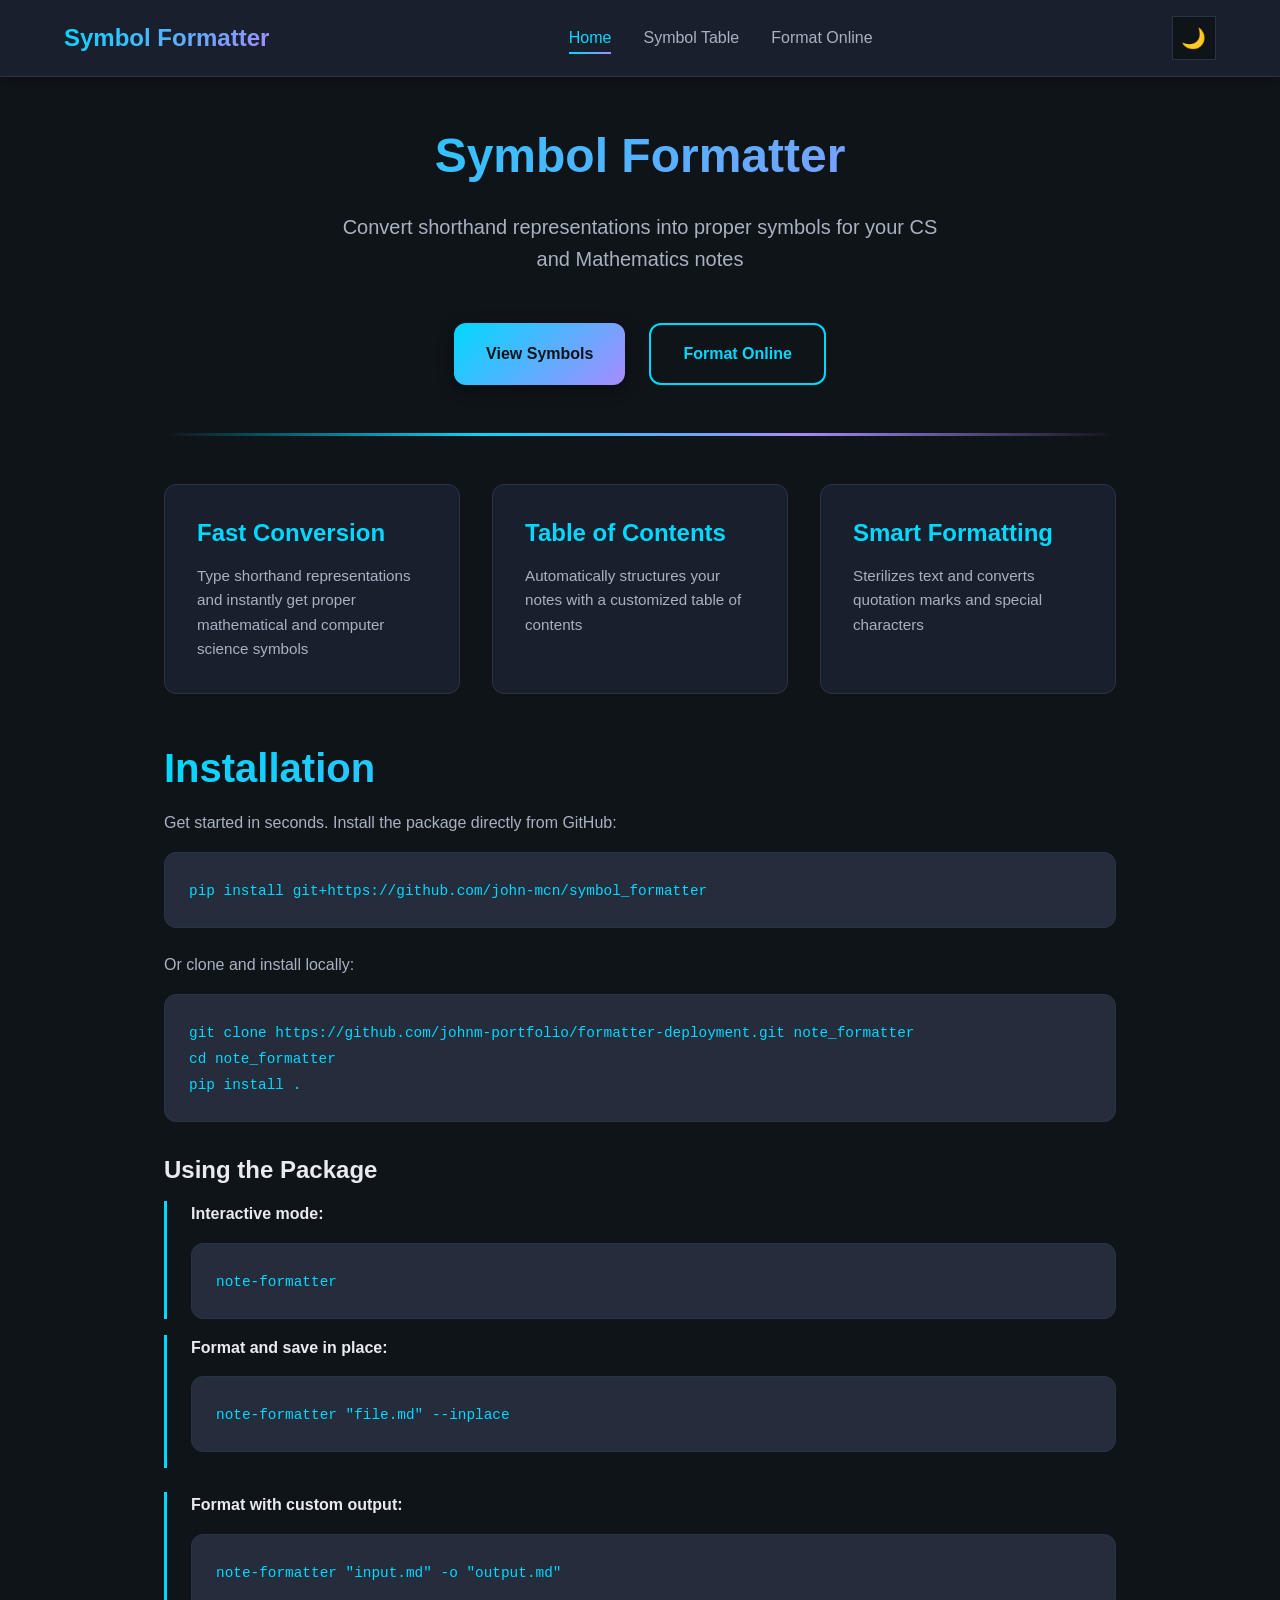
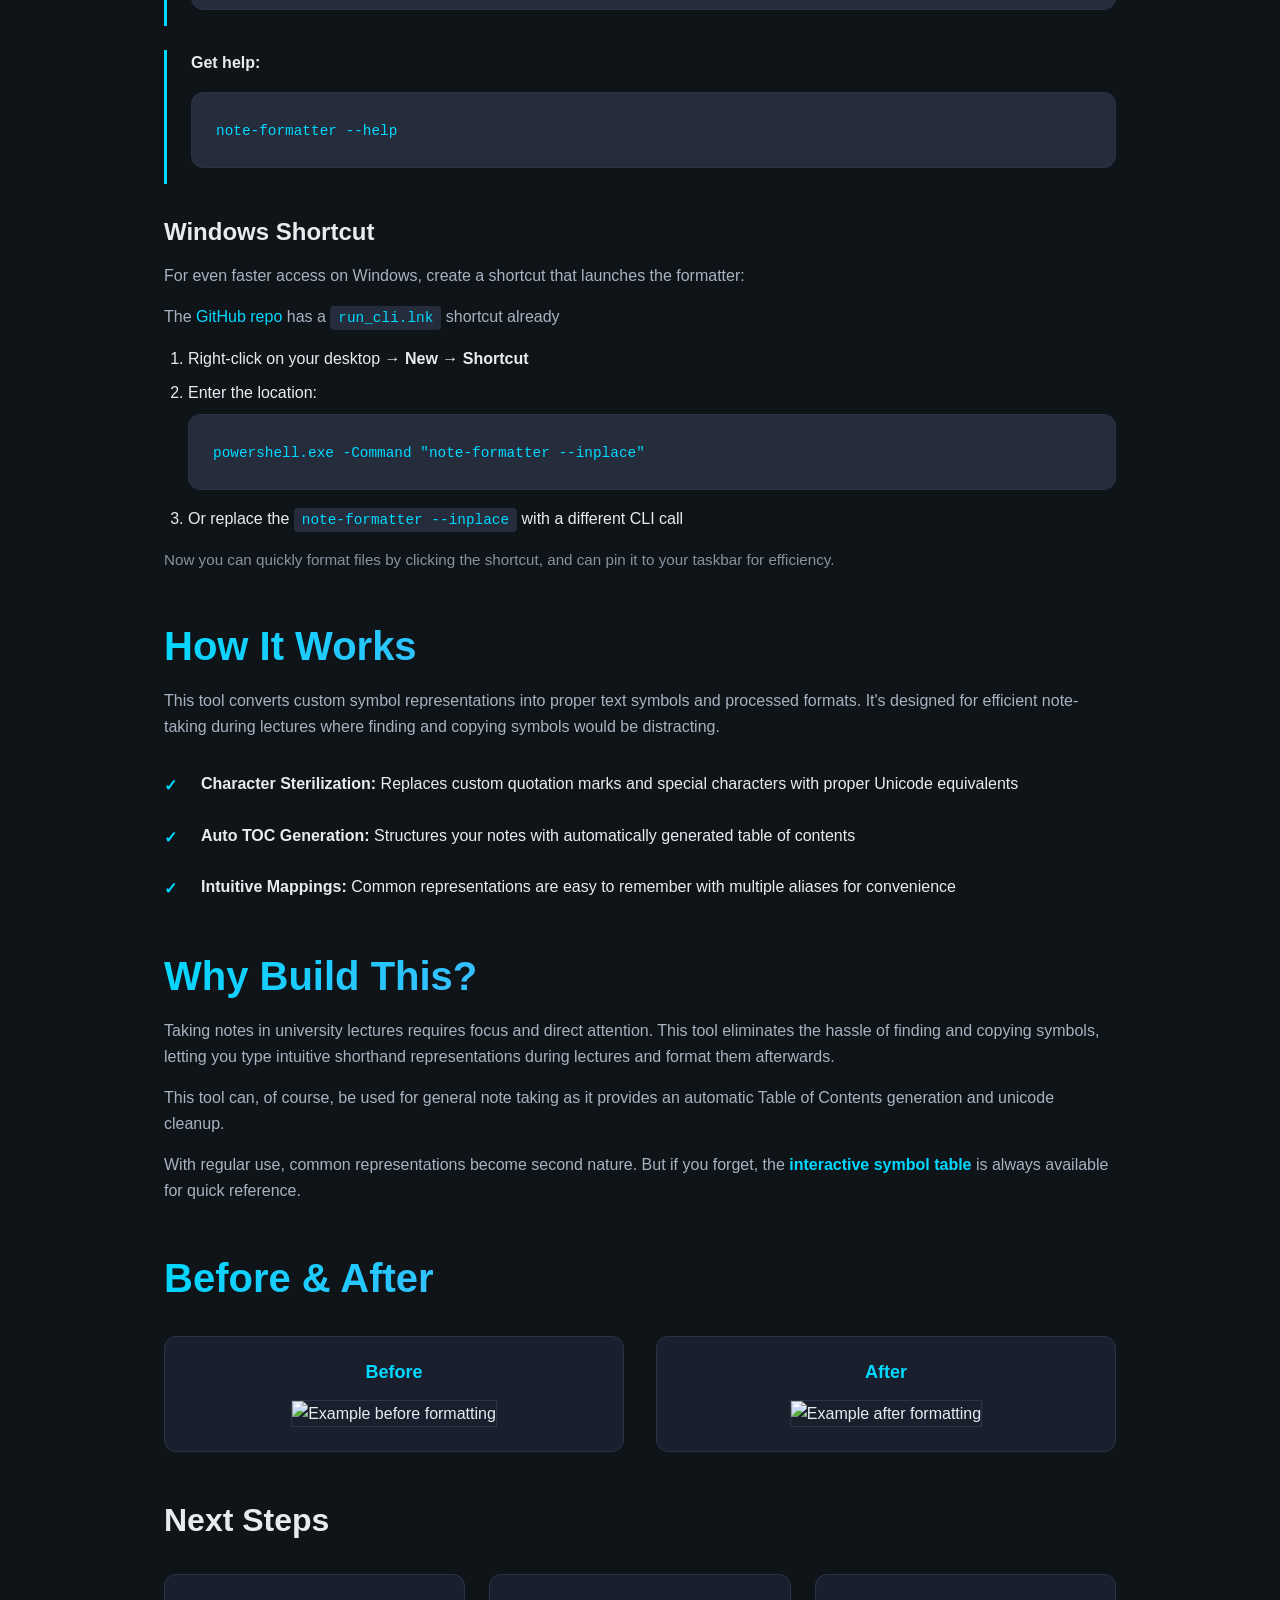
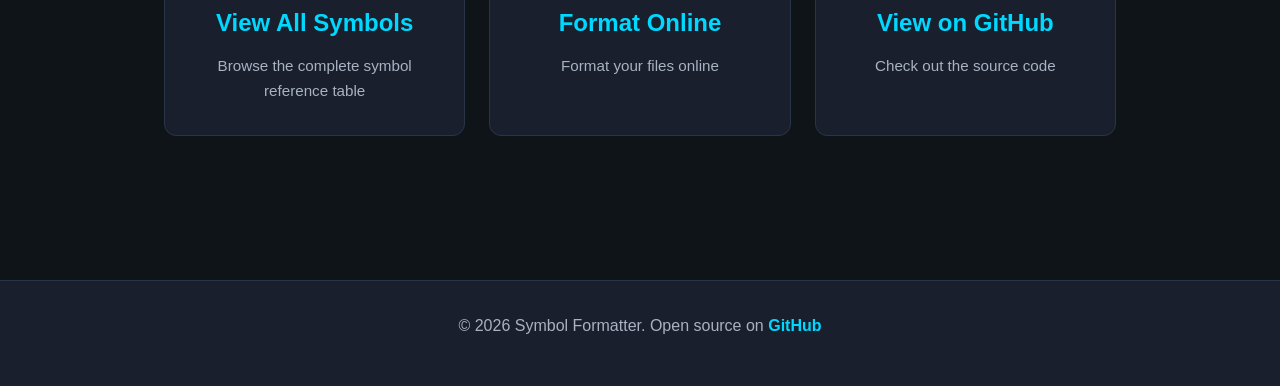
==== commit 7e69bd22: "Minor changes" ====
--- a/index.html
+++ b/index.html
@@ -107,15 +107,17 @@
             <div style="margin-top: 2rem">
                 <h3>Windows Shortcut</h3>
                 <p>For even faster access on Windows, create a shortcut that launches the formatter:</p>
+
+                <p>The <a href="https://github.com/john-mcn/symbol_formatter">GitHub repo</a> has a <code>run_cli.lnk</code> shortcut already</p>
                 
                 <ol style="margin: 1rem 0; padding-left: 1.5rem;">
                     <li style="margin: 0.5rem 0;">Right-click on your desktop → <strong>New</strong> → <strong>Shortcut</strong></li>
                     <li style="margin: 0.5rem 0;">Enter the location:
                         <div class="code-block" style="margin-top: 0.5rem;">
-                            <code>powershell.exe -ExecutionPolicy Bypass -File "&lt;yourPath&gt;/start_cli.ps1"</code>
+                            <code>powershell.exe -Command "note-formatter --inplace"</code>
                         </div>
                     </li>
-                    <li style="margin: 0.5rem 0;">Replace <code>&lt;yourPath&gt;</code> with your project path</li>
+                    <li style="margin: 0.5rem 0;">Or replace the <code>note-formatter --inplace</code> with a different CLI call</li>
                 </ol>
 
                 <p style="margin-top: 1rem; font-size: 0.95rem; opacity: 0.8;">Now you can quickly format files by clicking the shortcut, and can pin it to your taskbar for efficiency.</p>
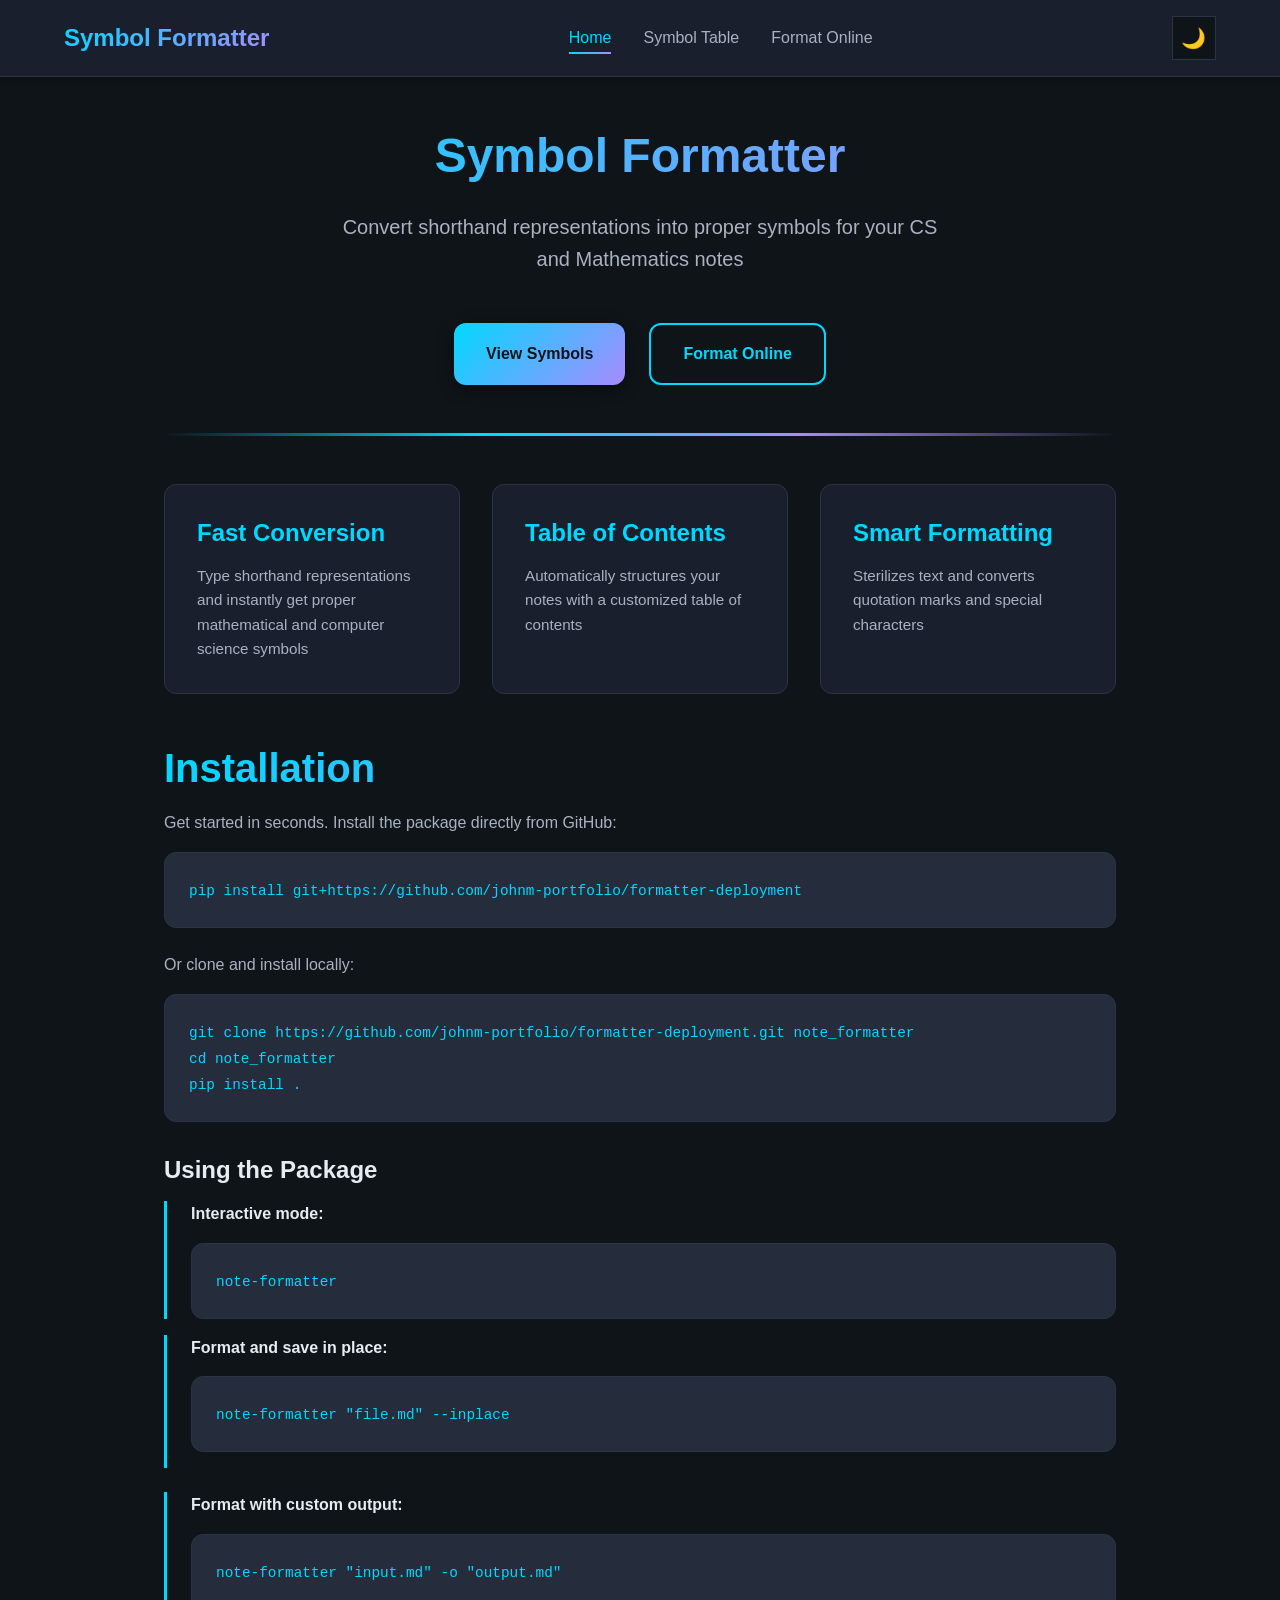
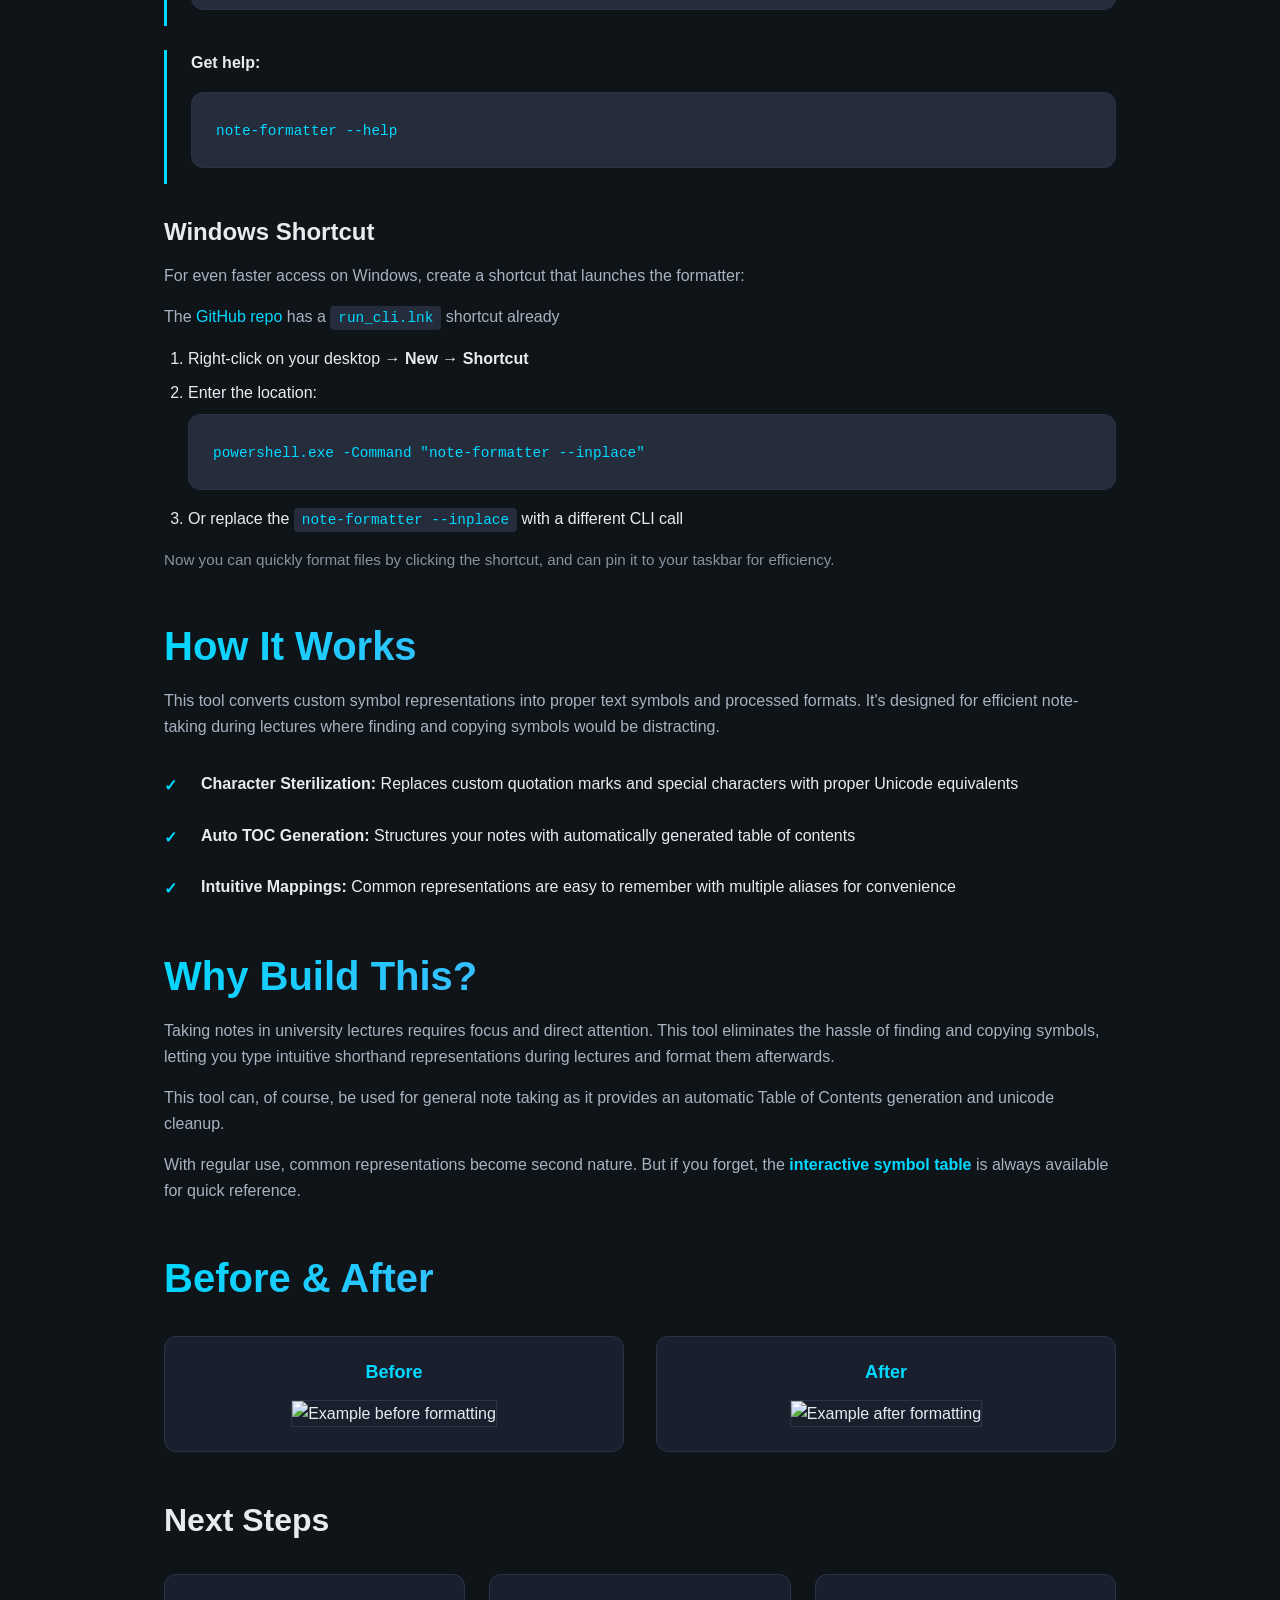
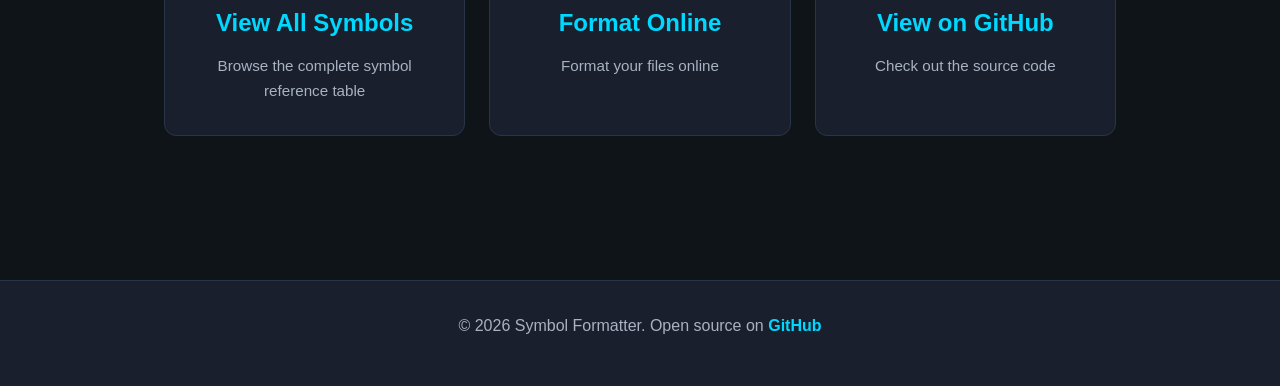
==== commit 75efa4f6: "Corrected install commands" ====
--- a/index.html
+++ b/index.html
@@ -60,7 +60,7 @@
             <p>Get started in seconds. Install the package directly from GitHub:</p>
             
             <div class="code-block">
-                <code>pip install git+https://github.com/john-mcn/symbol_formatter</code>
+                <code>pip install git+https://github.com/johnm-portfolio/formatter-deployment</code>
             </div>
 
             <p style="margin-top: 1.5rem;">Or clone and install locally:</p>
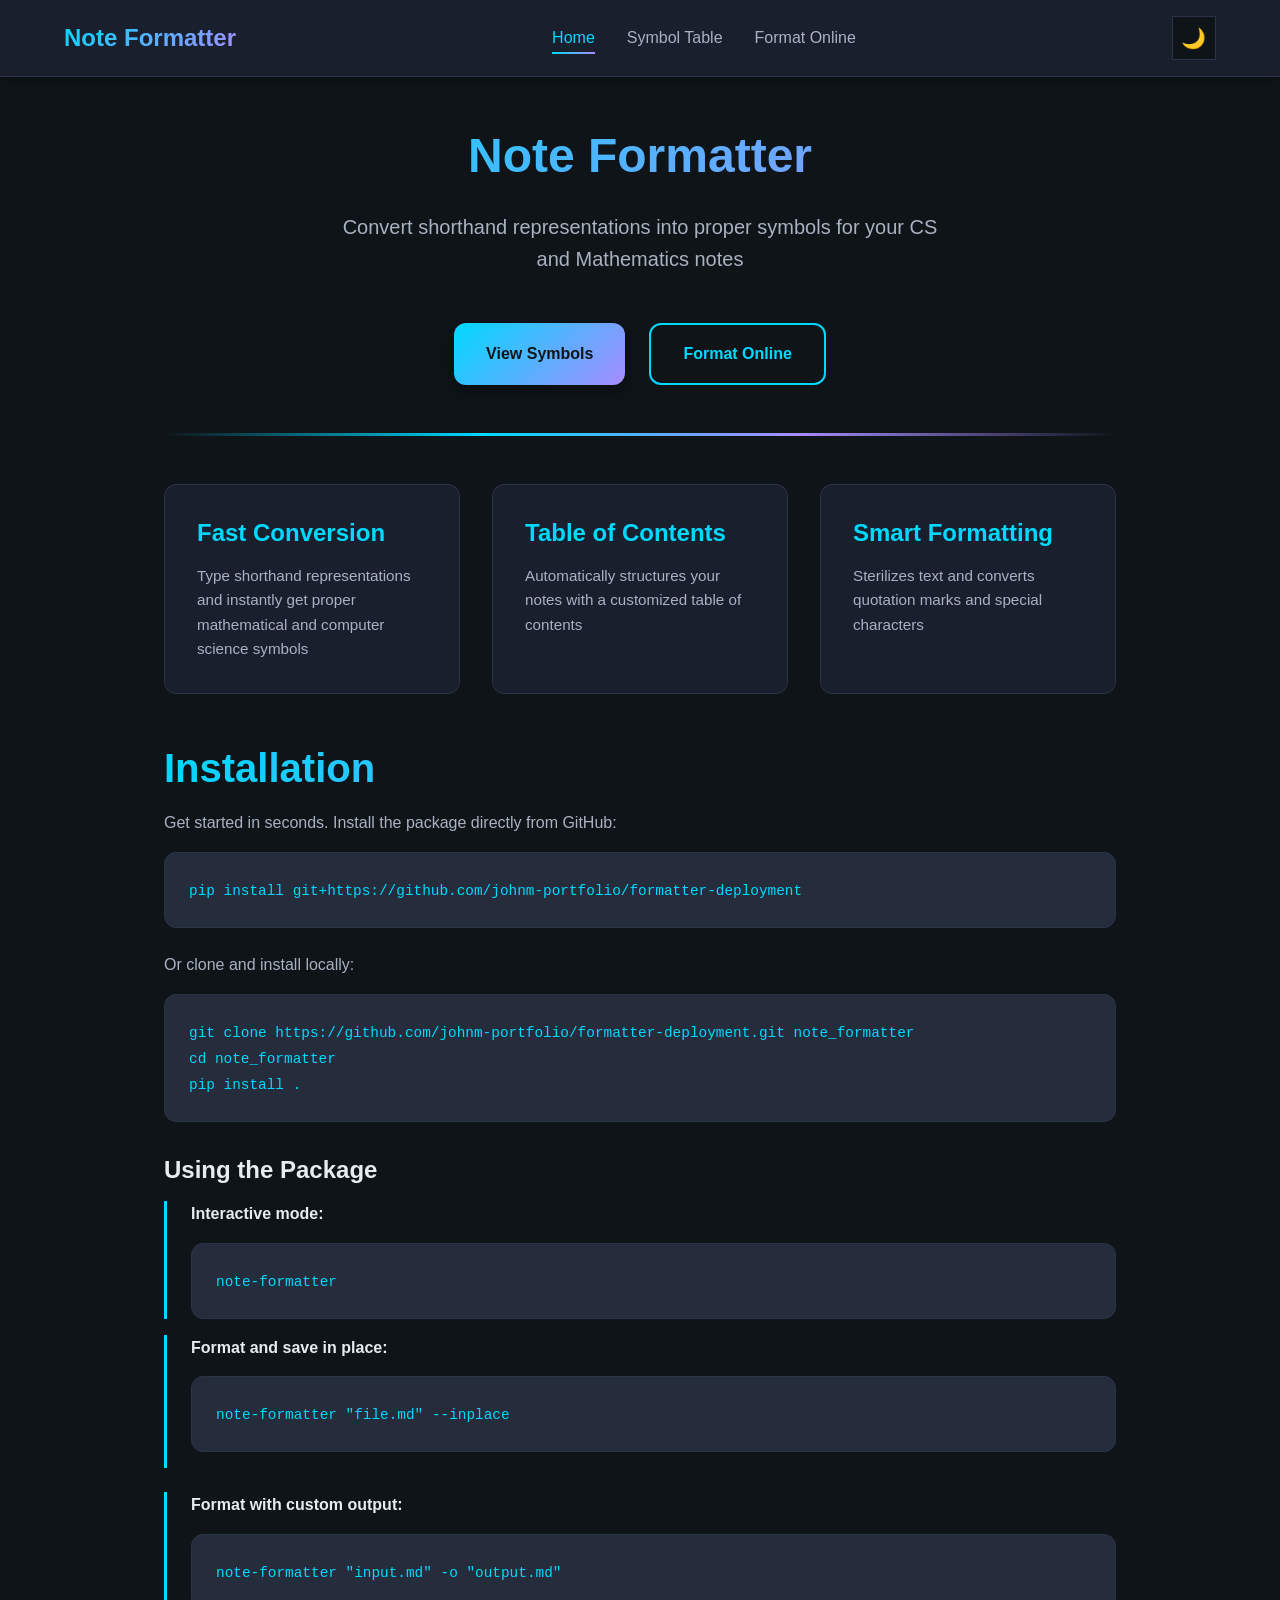
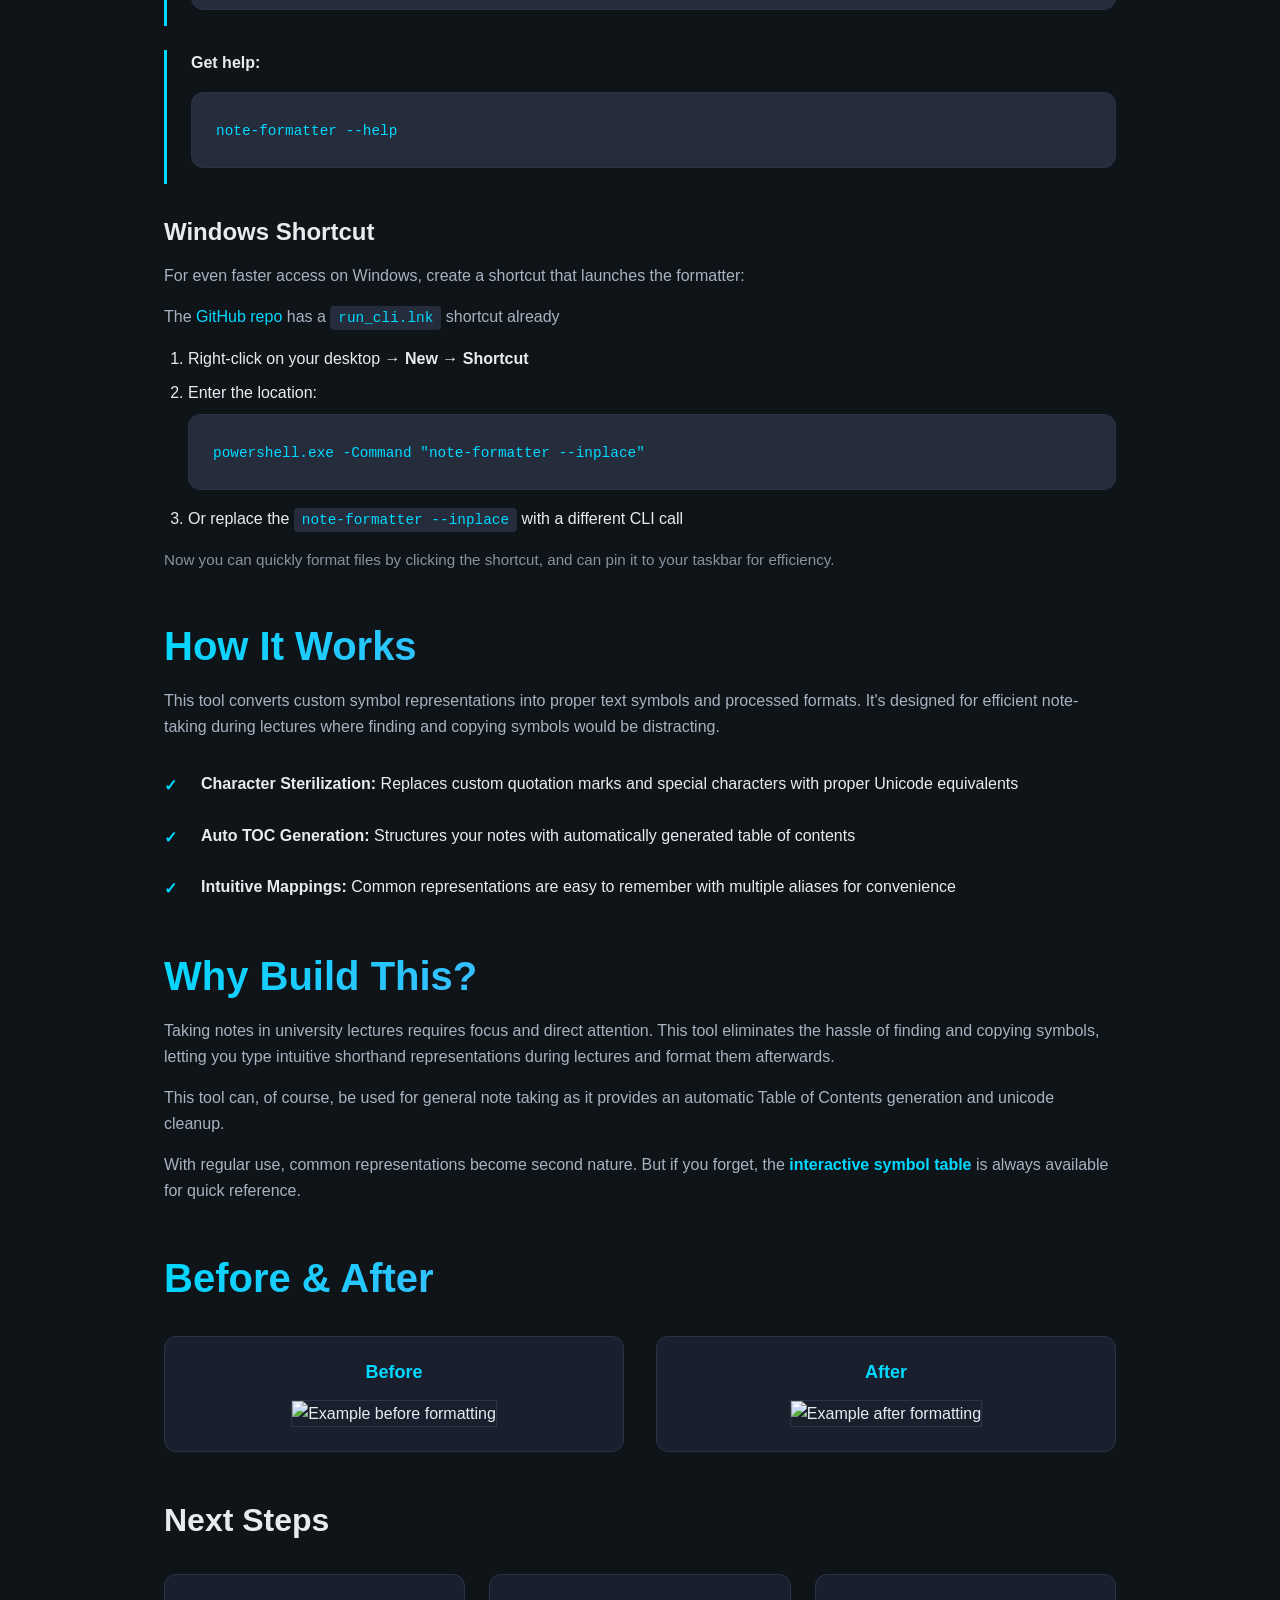
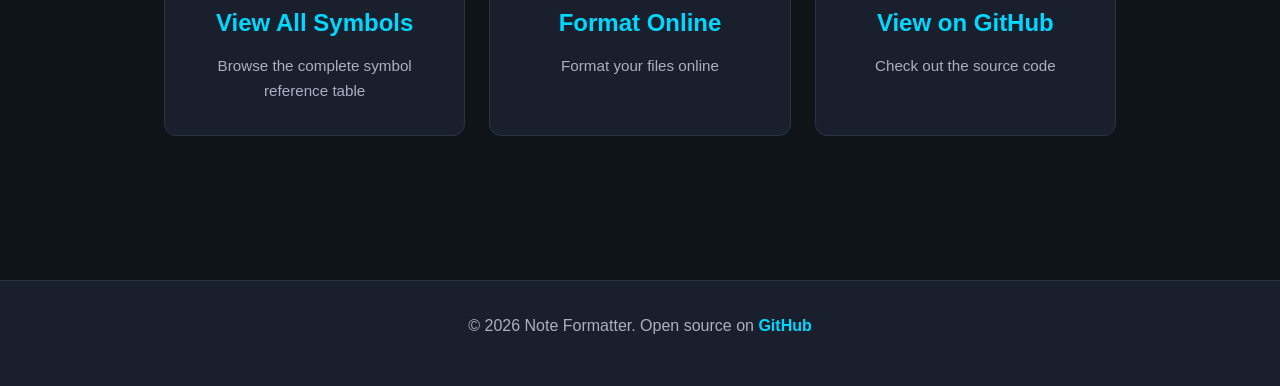
==== commit a406f4be: "Name correction" ====
--- a/index.html
+++ b/index.html
@@ -4,13 +4,13 @@
     <meta charset="UTF-8">
     <meta name="author" content="John McNally">
     <meta name="viewport" content="width=device-width, initial-scale=1.0">
-    <title>Symbol Formatter</title>
+    <title>Note Formatter</title>
     <link rel="stylesheet" href="website/style.css">
 </head>
 <body>
     <nav class="navbar">
         <div class="nav-container">
-            <div class="nav-brand">Symbol Formatter</div>
+            <div class="nav-brand">Note Formatter</div>
             <ul class="nav-menu">
                 <li><a href="#" class="nav-link active">Home</a></li>
                 <li><a href="website/symbol-table.html" class="nav-link">Symbol Table</a></li>
@@ -26,7 +26,7 @@
         <!-- Hero Section -->
         <section class="hero">
             <div class="hero-content">
-                <h1 class="hero-title">Symbol Formatter</h1>
+                <h1 class="hero-title">Note Formatter</h1>
                 <p class="hero-subtitle">Convert shorthand representations into proper symbols for your CS and Mathematics notes</p>
                 <div class="hero-buttons">
                     <a href="website/symbol-table.html" class="btn btn-primary">View Symbols</a>
@@ -165,11 +165,11 @@
             <div class="example-grid">
                 <div class="example-item">
                     <h4>Before</h4>
-                    <img src="website/images/example_before.png" alt="Example before formatting" class="example-image">
+                    <img src="/website/images/example_before.png" alt="Example before formatting" class="example-image">
                 </div>
                 <div class="example-item">
                     <h4>After</h4>
-                    <img src="website/images/example_after.png" alt="Example after formatting" class="example-image">
+                    <img src="/website/images/example_after.png" alt="Example after formatting" class="example-image">
                 </div>
             </div>
         </section>
@@ -196,7 +196,7 @@
     </main>
 
     <footer class="footer">
-        <p>&copy; 2026 Symbol Formatter. Open source on <a href="https://github.com/john-mcn/symbol_formatter">GitHub</a></p>
+        <p>&copy; 2026 Note Formatter. Open source on <a href="https://github.com/john-mcn/symbol_formatter">GitHub</a></p>
     </footer>
 
     <script src="website/script.js"></script>
--- a/website/style.css
+++ b/website/style.css
@@ -1,4 +1,4 @@
-/* Modern Dark Theme - Symbol Formatter */
+/* Modern Dark Theme - Note Formatter */
 /* Color System */
 :root {
     /* Primary Colors */
